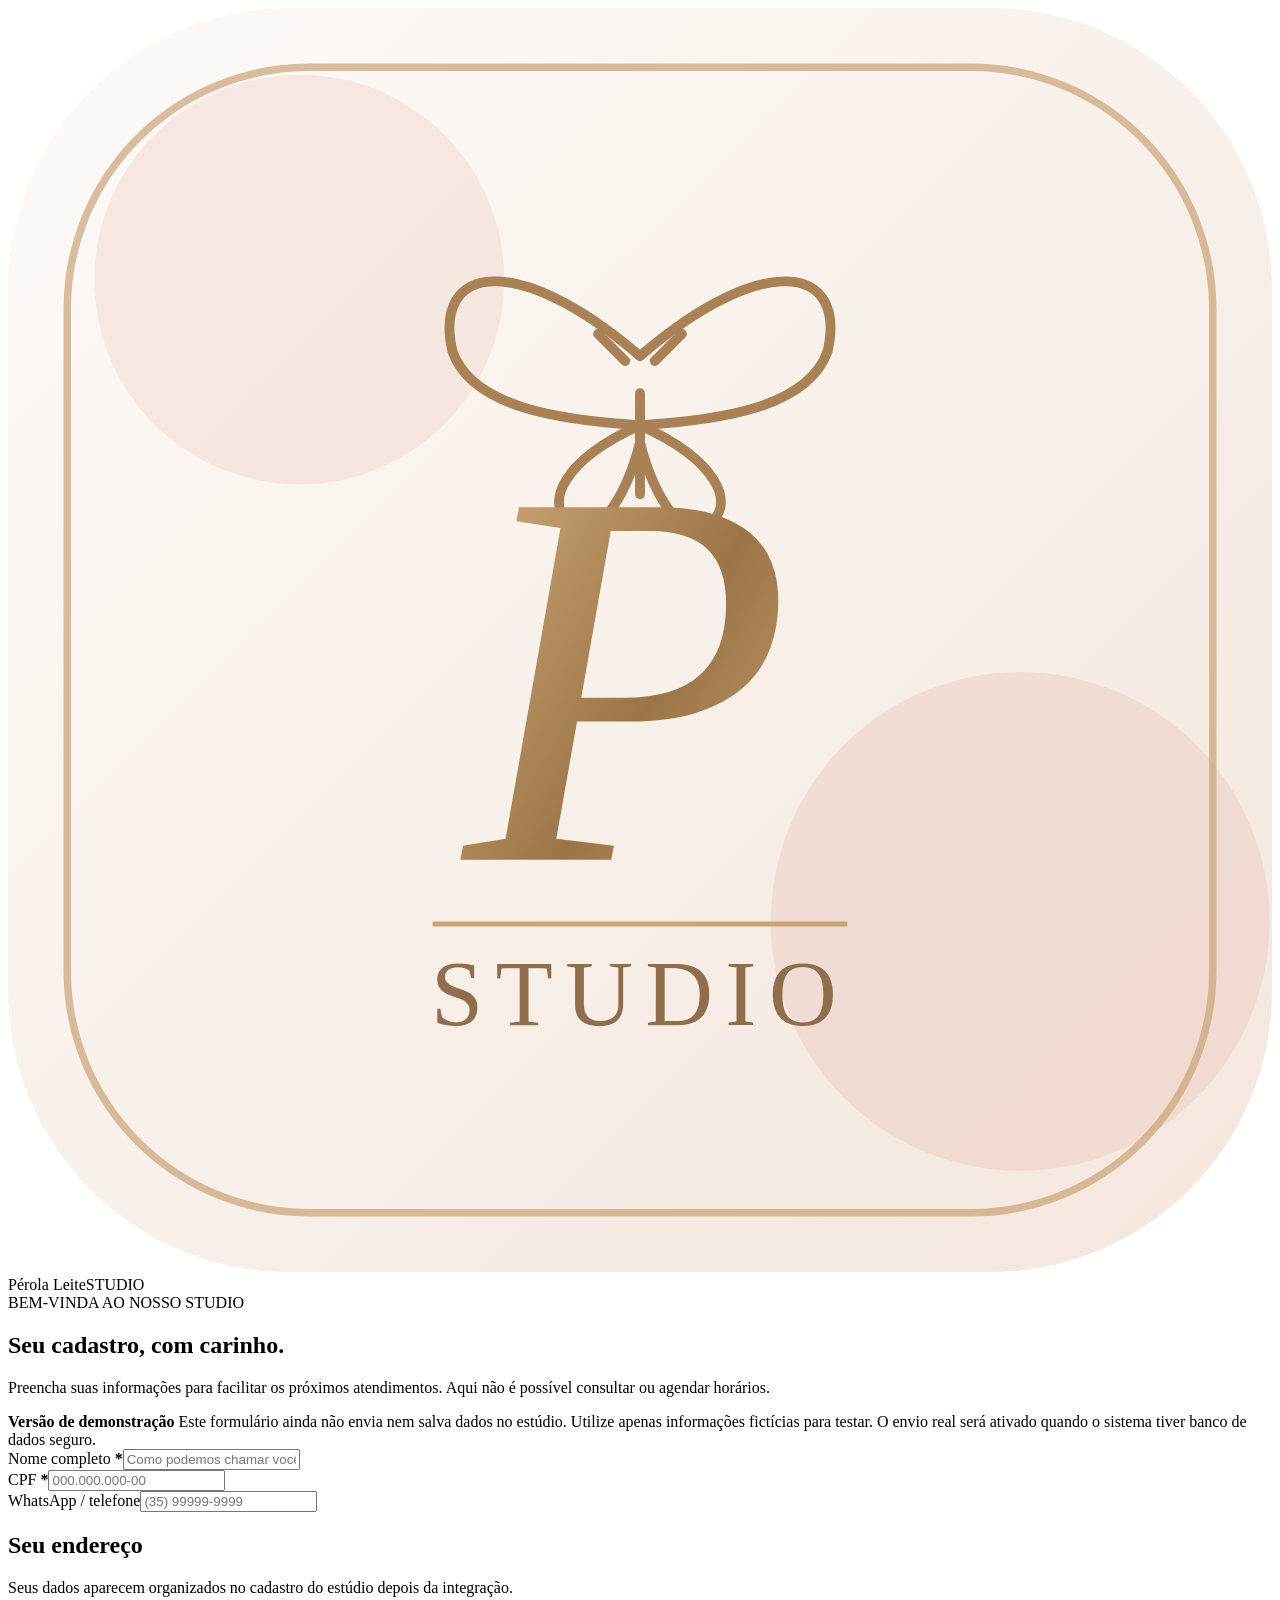
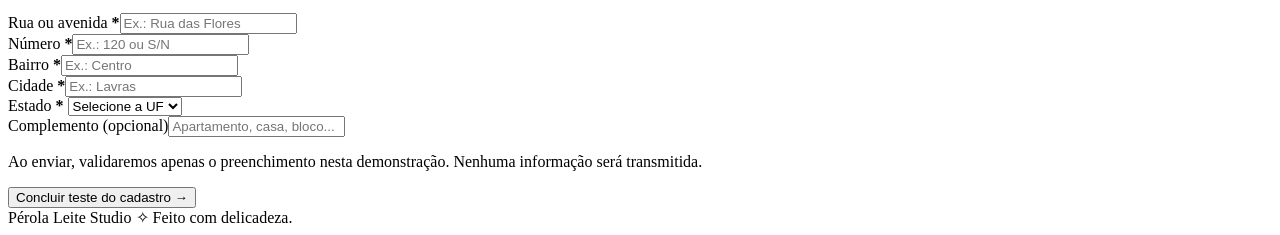
==== cadastro.html @ 3b68ff2f "feat: página pública separada para cadastro de clientes em modo demonstração sem acesso ao painel" ====
<!doctype html>
<html lang="pt-BR">
<head>
  <meta charset="utf-8">
  <meta name="viewport" content="width=device-width, initial-scale=1, viewport-fit=cover">
  <meta name="theme-color" content="#faf7f4">
  <meta name="description" content="Cadastro de clientes do Pérola Leite Studio. Versão de demonstração sem envio de dados.">
  <meta name="robots" content="noindex,nofollow">
  <title>Cadastro de cliente | Pérola Leite Studio</title>
  <link rel="icon" type="image/svg+xml" href="./assets/brand-icon.svg">
  <link rel="apple-touch-icon" href="./assets/apple-touch-icon.png">
  <link rel="preconnect" href="https://fonts.googleapis.com">
  <link rel="preconnect" href="https://fonts.gstatic.com" crossorigin>
  <link href="https://fonts.googleapis.com/css2?family=DM+Sans:wght@400;500;600;700&family=Playfair+Display:wght@400;500;600&family=Great+Vibes&display=swap" rel="stylesheet">
  <link rel="stylesheet" href="./cadastro.css">
  <script src="./cadastro.js" defer></script>
</head>
<body>
  <main class="public-shell">
    <header class="public-brand" aria-label="Pérola Leite Studio">
      <img src="./assets/brand-icon.svg" alt="Borboleta e monograma dourado do Pérola Leite Studio" class="public-brand-symbol">
      <div class="public-brand-name"><span class="script">Pérola Leite</span><span class="studio">STUDIO</span></div>
    </header>
    <section class="public-panel" aria-labelledby="form-title">
      <div class="intro">
        <span class="eyebrow">BEM-VINDA AO NOSSO STUDIO</span>
        <h1 id="form-title">Seu cadastro, com carinho.</h1>
        <p>Preencha suas informações para facilitar os próximos atendimentos. Aqui não é possível consultar ou agendar horários.</p>
      </div>
      <aside class="demo-warning" role="status"><strong>Versão de demonstração</strong> Este formulário ainda não envia nem salva dados no estúdio. Utilize apenas informações fictícias para testar. O envio real será ativado quando o sistema tiver banco de dados seguro.</aside>
      <form id="publicRegistration" class="form-grid" novalidate>
        <div class="field span-full"><label for="fullName">Nome completo <b>*</b></label><input id="fullName" name="name" autocomplete="name" required maxlength="120" placeholder="Como podemos chamar você?"></div>
        <div class="field"><label for="cpf">CPF <b>*</b></label><input id="cpf" name="cpf" type="text" inputmode="numeric" autocomplete="off" required maxlength="14" placeholder="000.000.000-00"></div>
        <div class="field"><label for="phone">WhatsApp / telefone</label><input id="phone" name="phone" type="tel" inputmode="tel" autocomplete="tel" maxlength="15" placeholder="(35) 99999-9999"></div>
        <div class="section-label span-full"><h2>Seu endereço</h2><p>Seus dados aparecem organizados no cadastro do estúdio depois da integração.</p></div>
        <div class="field span-full"><label for="street">Rua ou avenida <b>*</b></label><input id="street" name="street" autocomplete="address-line1" required maxlength="160" placeholder="Ex.: Rua das Flores"></div>
        <div class="field"><label for="number">Número <b>*</b></label><input id="number" name="number" required maxlength="16" placeholder="Ex.: 120 ou S/N"></div>
        <div class="field"><label for="neighborhood">Bairro <b>*</b></label><input id="neighborhood" name="neighborhood" required maxlength="90" placeholder="Ex.: Centro"></div>
        <div class="field"><label for="city">Cidade <b>*</b></label><input id="city" name="city" autocomplete="address-level2" required maxlength="90" placeholder="Ex.: Lavras"></div>
        <div class="field"><label for="state">Estado <b>*</b></label>
          <select id="state" name="state" autocomplete="address-level1" required>
            <option value="">Selecione a UF</option>
            <option>AC</option><option>AL</option><option>AP</option><option>AM</option><option>BA</option><option>CE</option><option>DF</option><option>ES</option><option>GO</option><option>MA</option><option>MT</option><option>MS</option><option>MG</option><option>PA</option><option>PB</option><option>PR</option><option>PE</option><option>PI</option><option>RJ</option><option>RN</option><option>RS</option><option>RO</option><option>RR</option><option>SC</option><option>SP</option><option>SE</option><option>TO</option>
          </select>
        </div>
        <div class="field span-full"><label for="complement">Complemento <span>(opcional)</span></label><input id="complement" name="complement" autocomplete="address-line2" maxlength="120" placeholder="Apartamento, casa, bloco..."></div>
        <div id="formFeedback" class="form-feedback span-full" role="alert" aria-live="polite" hidden></div>
        <div class="span-full form-footer">
          <p>Ao enviar, validaremos apenas o preenchimento nesta demonstração. Nenhuma informação será transmitida.</p>
          <button type="submit" class="submit-btn">Concluir teste do cadastro <span aria-hidden="true">→</span></button>
        </div>
      </form>
      <section id="successPanel" class="success-panel" hidden aria-live="polite">
        <div class="success-icon" aria-hidden="true">✓</div>
        <h2>Preenchimento validado!</h2>
        <p>O formulário de teste foi concluído, mas <strong>nenhum dado foi enviado ou armazenado</strong>. A integração com o cadastro administrativo depende do banco de dados.</p>
        <button type="button" id="restartButton" class="submit-btn">Testar novamente</button>
      </section>
    </section>
    <footer class="public-footer">Pérola Leite Studio <span aria-hidden="true">✧</span> Feito com delicadeza.</footer>
  </main>
</body>
</html>
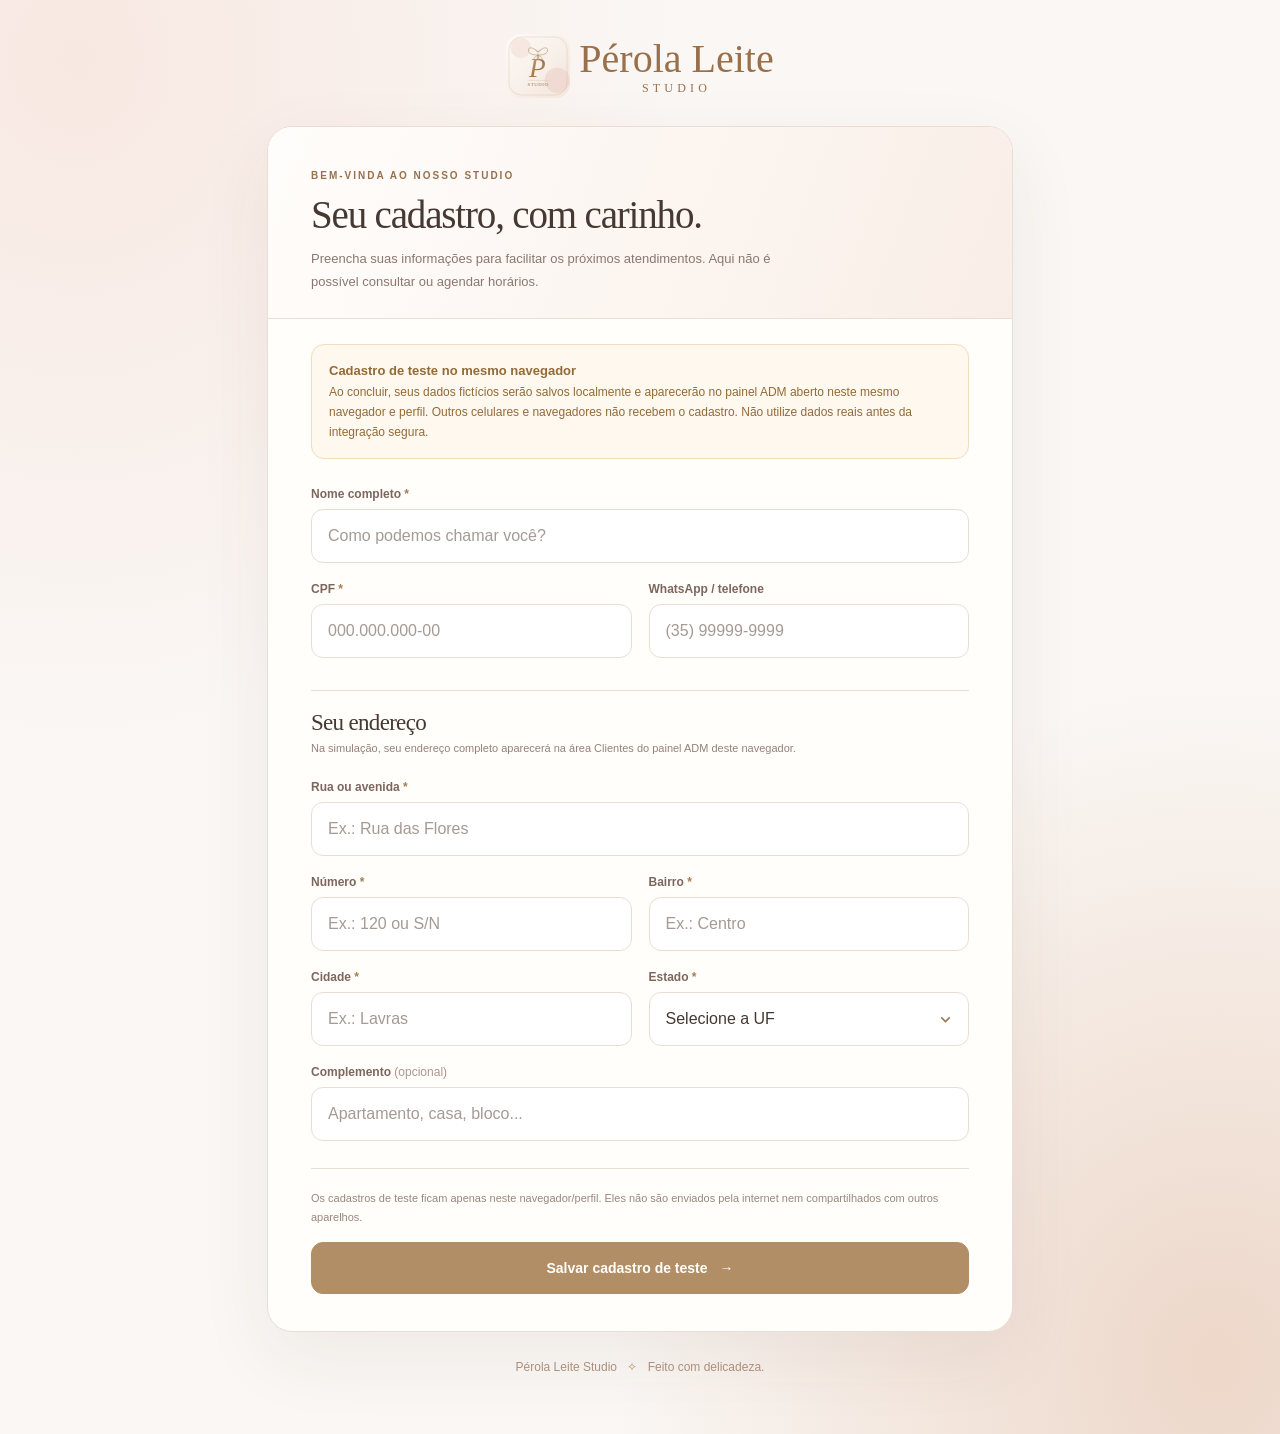
==== commit e9a8c64f: "ux: cadastro público salva localmente e informa claramente os limites da simulação" ====
--- a/cadastro.html
+++ b/cadastro.html
@@ -4,7 +4,7 @@
   <meta charset="utf-8">
   <meta name="viewport" content="width=device-width, initial-scale=1, viewport-fit=cover">
   <meta name="theme-color" content="#faf7f4">
-  <meta name="description" content="Cadastro de clientes do Pérola Leite Studio. Versão de demonstração sem envio de dados.">
+  <meta name="description" content="Formulário de cadastro do Pérola Leite Studio para testes no mesmo navegador.">
   <meta name="robots" content="noindex,nofollow">
   <title>Cadastro de cliente | Pérola Leite Studio</title>
   <link rel="icon" type="image/svg+xml" href="./assets/brand-icon.svg">
@@ -13,6 +13,7 @@
   <link rel="preconnect" href="https://fonts.gstatic.com" crossorigin>
   <link href="https://fonts.googleapis.com/css2?family=DM+Sans:wght@400;500;600;700&family=Playfair+Display:wght@400;500;600&family=Great+Vibes&display=swap" rel="stylesheet">
   <link rel="stylesheet" href="./cadastro.css">
+  <script src="./cadastro-storage.js" defer></script>
   <script src="./cadastro.js" defer></script>
 </head>
 <body>
@@ -27,12 +28,12 @@
         <h1 id="form-title">Seu cadastro, com carinho.</h1>
         <p>Preencha suas informações para facilitar os próximos atendimentos. Aqui não é possível consultar ou agendar horários.</p>
       </div>
-      <aside class="demo-warning" role="status"><strong>Versão de demonstração</strong> Este formulário ainda não envia nem salva dados no estúdio. Utilize apenas informações fictícias para testar. O envio real será ativado quando o sistema tiver banco de dados seguro.</aside>
+      <aside class="demo-warning" role="status"><strong>Cadastro de teste no mesmo navegador</strong> Ao concluir, seus dados fictícios serão salvos localmente e aparecerão no painel ADM aberto neste mesmo navegador e perfil. Outros celulares e navegadores não recebem o cadastro. Não utilize dados reais antes da integração segura.</aside>
       <form id="publicRegistration" class="form-grid" novalidate>
         <div class="field span-full"><label for="fullName">Nome completo <b>*</b></label><input id="fullName" name="name" autocomplete="name" required maxlength="120" placeholder="Como podemos chamar você?"></div>
         <div class="field"><label for="cpf">CPF <b>*</b></label><input id="cpf" name="cpf" type="text" inputmode="numeric" autocomplete="off" required maxlength="14" placeholder="000.000.000-00"></div>
         <div class="field"><label for="phone">WhatsApp / telefone</label><input id="phone" name="phone" type="tel" inputmode="tel" autocomplete="tel" maxlength="15" placeholder="(35) 99999-9999"></div>
-        <div class="section-label span-full"><h2>Seu endereço</h2><p>Seus dados aparecem organizados no cadastro do estúdio depois da integração.</p></div>
+        <div class="section-label span-full"><h2>Seu endereço</h2><p>Na simulação, seu endereço completo aparecerá na área Clientes do painel ADM deste navegador.</p></div>
         <div class="field span-full"><label for="street">Rua ou avenida <b>*</b></label><input id="street" name="street" autocomplete="address-line1" required maxlength="160" placeholder="Ex.: Rua das Flores"></div>
         <div class="field"><label for="number">Número <b>*</b></label><input id="number" name="number" required maxlength="16" placeholder="Ex.: 120 ou S/N"></div>
         <div class="field"><label for="neighborhood">Bairro <b>*</b></label><input id="neighborhood" name="neighborhood" required maxlength="90" placeholder="Ex.: Centro"></div>
@@ -46,14 +47,14 @@
         <div class="field span-full"><label for="complement">Complemento <span>(opcional)</span></label><input id="complement" name="complement" autocomplete="address-line2" maxlength="120" placeholder="Apartamento, casa, bloco..."></div>
         <div id="formFeedback" class="form-feedback span-full" role="alert" aria-live="polite" hidden></div>
         <div class="span-full form-footer">
-          <p>Ao enviar, validaremos apenas o preenchimento nesta demonstração. Nenhuma informação será transmitida.</p>
-          <button type="submit" class="submit-btn">Concluir teste do cadastro <span aria-hidden="true">→</span></button>
+          <p>Os cadastros de teste ficam apenas neste navegador/perfil. Eles não são enviados pela internet nem compartilhados com outros aparelhos.</p>
+          <button type="submit" class="submit-btn">Salvar cadastro de teste <span aria-hidden="true">→</span></button>
         </div>
       </form>
       <section id="successPanel" class="success-panel" hidden aria-live="polite">
         <div class="success-icon" aria-hidden="true">✓</div>
-        <h2>Preenchimento validado!</h2>
-        <p>O formulário de teste foi concluído, mas <strong>nenhum dado foi enviado ou armazenado</strong>. A integração com o cadastro administrativo depende do banco de dados.</p>
+        <h2>Cadastro salvo neste navegador!</h2>
+        <p>Seu cadastro fictício foi salvo localmente e pode ser consultado na área <strong>Clientes</strong> do painel ADM <strong>neste mesmo navegador/perfil</strong>. Em outros celulares, o cadastro não aparece até a integração com o Firebase.</p>
         <button type="button" id="restartButton" class="submit-btn">Testar novamente</button>
       </section>
     </section>
--- a/cadastro.css
+++ b/cadastro.css
@@ -0,0 +1,2 @@
+:root{--bg:#faf7f4;--ink:#463832;--muted:#95817a;--gold:#b18e65;--gold-dark:#98704c;--line:#e9ddd4;--white:#fffefa;--rose:#e8c3bb}*{box-sizing:border-box}body{margin:0;min-height:100vh;background:radial-gradient(ellipse at 6% 4%,#f8e8e2 0%,transparent 35%),radial-gradient(ellipse at 95% 95%,#edd7c9 0%,transparent 35%),var(--bg);color:var(--ink);font-family:'DM Sans',sans-serif;font-size:14px;-webkit-font-smoothing:antialiased}button,input,select{font:inherit}button{cursor:pointer}.public-shell{width:min(780px,100%);margin:0 auto;padding:34px 17px 60px}.public-brand{display:flex;align-items:center;justify-content:center;gap:9px;margin-bottom:28px}.public-brand-symbol{width:64px;height:64px;object-fit:contain}.public-brand-name{display:flex;flex-direction:column;align-items:center}.script{font-family:'Great Vibes',cursive;font-size:40px;color:var(--gold-dark);line-height:1.1}.studio{font-family:'Playfair Display',serif;font-size:12px;letter-spacing:.35em;color:var(--gold-dark)}.public-panel{background:var(--white);border:1px solid var(--line);border-radius:25px;overflow:hidden;box-shadow:0 25px 75px rgba(90,58,44,.07)}.intro{padding:39px 43px 24px;background:linear-gradient(110deg,#fffdfb,#f9eee7);border-bottom:1px solid var(--line)}.eyebrow{font-size:10px;color:var(--gold-dark);font-weight:800;letter-spacing:.2em}.intro h1,.section-label h2,.success-panel h2{font-family:'Playfair Display',Georgia,serif;font-weight:500;letter-spacing:-.03em}.intro h1{font-size:clamp(28px,5vw,39px);margin:10px 0 11px}.intro p{font-size:13px;line-height:1.75;color:#8b7770;max-width:510px;margin:0}.demo-warning{margin:25px 43px 0;padding:15px 17px;background:#fff8ee;color:#936a38;border:1px solid #efdebf;border-radius:13px;font-size:12px;line-height:1.7}.demo-warning strong{display:block;font-size:13px}.form-grid{display:grid;grid-template-columns:repeat(2,minmax(0,1fr));gap:19px 17px;padding:28px 43px 37px}.span-full{grid-column:1/-1}.field{min-width:0}.field label{display:block;color:#7d665e;font-weight:800;font-size:12px;margin-bottom:8px}.field label b{color:#a37d52}.field label span{font-weight:500;color:#ab968d}.field input,.field select{width:100%;height:54px;padding:14px 16px;border-radius:12px;border:1px solid var(--line);background:#fff;color:var(--ink);outline:none;font-size:16px;line-height:1.4;transition:border-color .15s,box-shadow .15s}.field input::placeholder{color:#a59a94}.field input:focus,.field select:focus{border-color:var(--gold);box-shadow:0 0 0 3px #b18e6524}.field [aria-invalid="true"]{border-color:#bb6a6a;box-shadow:0 0 0 2px #ba71711c}.field select{appearance:none;background:#fff url("data:image/svg+xml,%3Csvg xmlns='http://www.w3.org/2000/svg' width='17' height='17' viewBox='0 0 24 24' fill='none' stroke='%23997349' stroke-width='2'%3E%3Cpath d='m6 9 6 6 6-6'/%3E%3C/svg%3E") no-repeat right 14px center;padding-right:40px}.section-label{margin-top:13px;padding:15px 0 4px;border-top:1px solid var(--line)}.section-label h2{font-size:23px;margin:4px 0}.section-label p{font-size:11px;color:var(--muted);margin:0;line-height:1.6}.form-footer{border-top:1px solid var(--line);margin-top:8px;padding-top:20px}.form-footer p{font-size:11px;line-height:1.65;color:#99877d;margin:0 0 16px}.submit-btn{border:1px solid var(--gold);background:var(--gold);color:white;font-weight:800;border-radius:12px;min-height:52px;padding:14px 22px;display:flex;align-items:center;justify-content:center;gap:12px;width:100%;transition:.18s;font-size:14px}.submit-btn:hover{background:var(--gold-dark);border-color:var(--gold-dark)}.submit-btn:active{transform:scale(.99)}.form-feedback{border:1px solid #e7c1bd;background:#fff1ee;color:#9c4844;padding:12px 14px;border-radius:12px;font-size:12px;line-height:1.5}.form-feedback[hidden],.success-panel[hidden]{display:none}.success-panel{text-align:center;padding:45px 28px 50px}.success-icon{border-radius:50%;background:#e6f1e8;color:#438361;font-size:33px;font-weight:800;width:63px;height:63px;display:grid;place-items:center;margin:0 auto 19px}.success-panel h2{font-size:29px;margin:0 0 12px}.success-panel p{font-size:13px;line-height:1.75;color:#8d7770;max-width:480px;margin:0 auto 25px}.success-panel .submit-btn{max-width:290px;margin:auto}.public-footer{text-align:center;font-size:12px;color:#ab907b;margin:28px auto 0}.public-footer span{color:var(--gold);margin:0 7px}@media(max-width:650px){.public-shell{padding:15px 13px 40px}.public-brand{margin:7px auto 19px}.public-brand-symbol{width:51px;height:51px}.script{font-size:33px}.studio{font-size:10px}.public-panel{border-radius:21px}.intro{padding:27px 22px 24px}.intro h1{font-size:30px}.intro p{font-size:12px}.demo-warning{margin:19px 20px 0;padding:13px 14px;font-size:11px}.form-grid{gap:16px 12px;padding:24px 20px 30px}.field label{font-size:11px}.field input,.field select{height:51px;padding:12px;font-size:16px}.section-label{margin-top:7px}.section-label h2{font-size:21px}}@media(max-width:360px){.form-grid{grid-template-columns:1fr}.span-full{grid-column:1}.public-shell{padding-left:9px;padding-right:9px}}
+.form-grid[hidden],.form-feedback[hidden],.success-panel[hidden]{display:none!important}
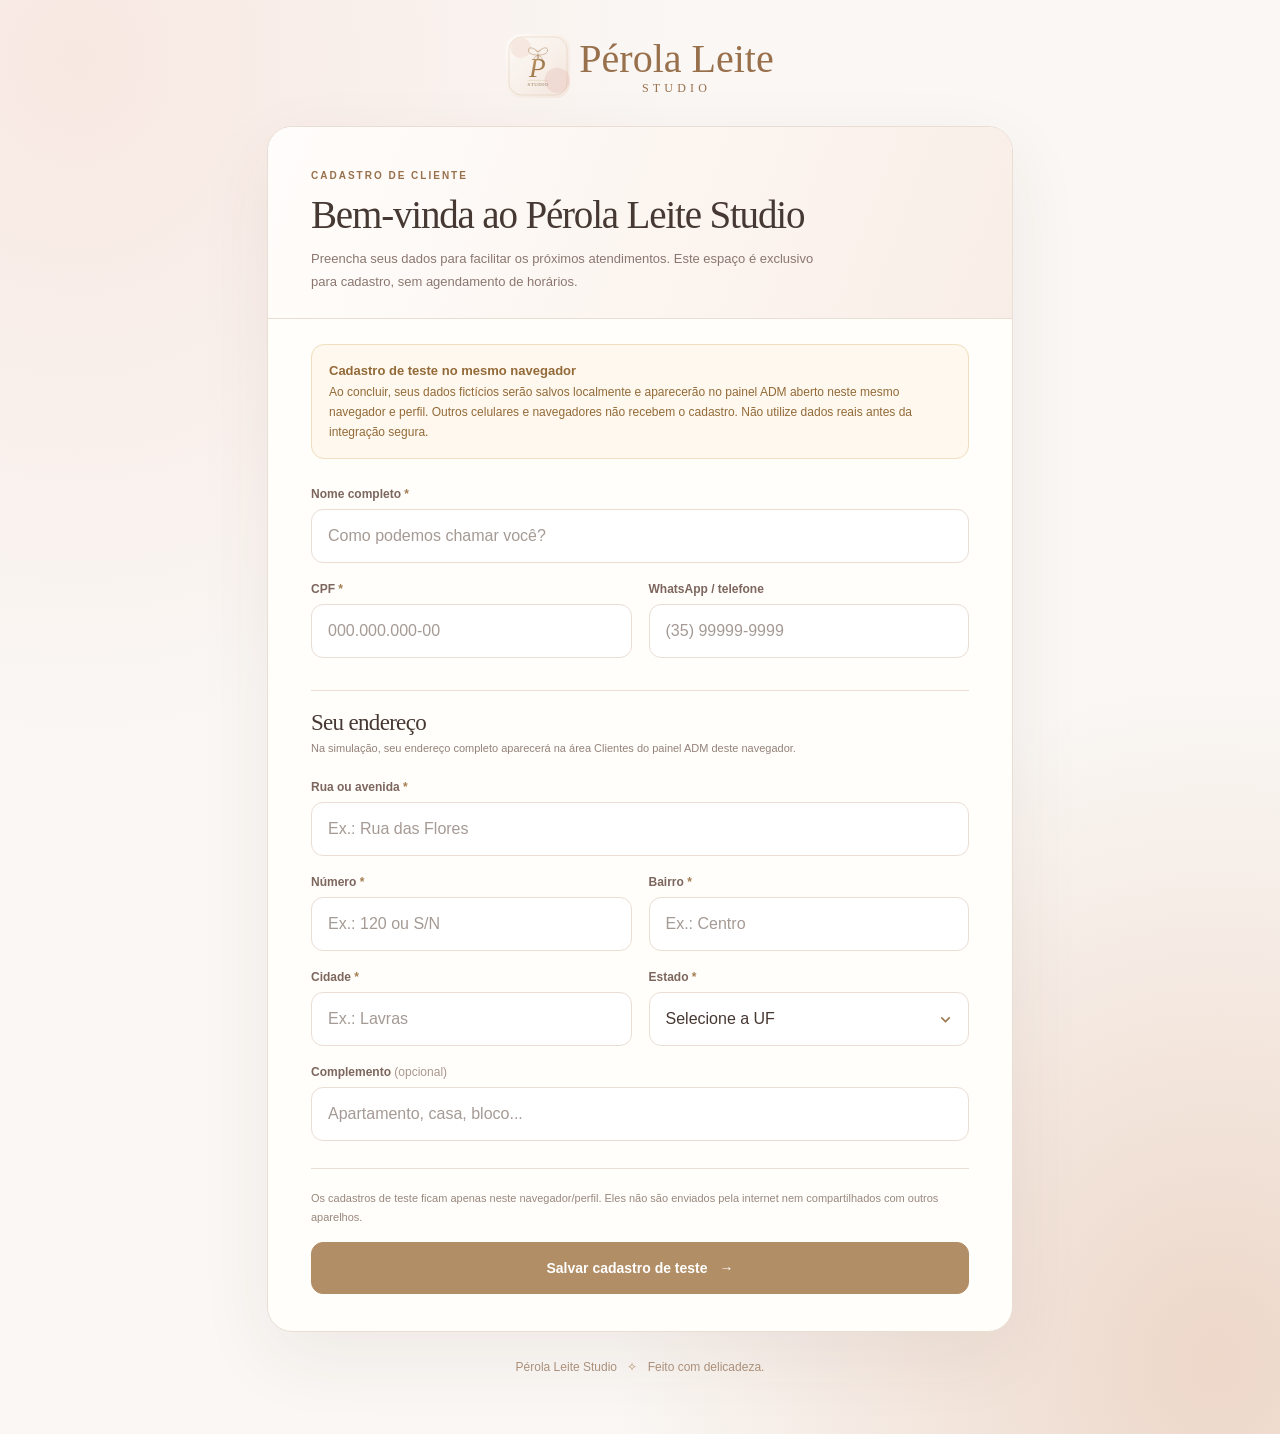
==== commit e4591069: "copy: abertura profissional e clara para cadastro das clientes" ====
--- a/cadastro.html
+++ b/cadastro.html
@@ -24,9 +24,9 @@
     </header>
     <section class="public-panel" aria-labelledby="form-title">
       <div class="intro">
-        <span class="eyebrow">BEM-VINDA AO NOSSO STUDIO</span>
-        <h1 id="form-title">Seu cadastro, com carinho.</h1>
-        <p>Preencha suas informações para facilitar os próximos atendimentos. Aqui não é possível consultar ou agendar horários.</p>
+        <span class="eyebrow">CADASTRO DE CLIENTE</span>
+        <h1 id="form-title">Bem-vinda ao Pérola Leite Studio</h1>
+        <p>Preencha seus dados para facilitar os próximos atendimentos. Este espaço é exclusivo para cadastro, sem agendamento de horários.</p>
       </div>
       <aside class="demo-warning" role="status"><strong>Cadastro de teste no mesmo navegador</strong> Ao concluir, seus dados fictícios serão salvos localmente e aparecerão no painel ADM aberto neste mesmo navegador e perfil. Outros celulares e navegadores não recebem o cadastro. Não utilize dados reais antes da integração segura.</aside>
       <form id="publicRegistration" class="form-grid" novalidate>
